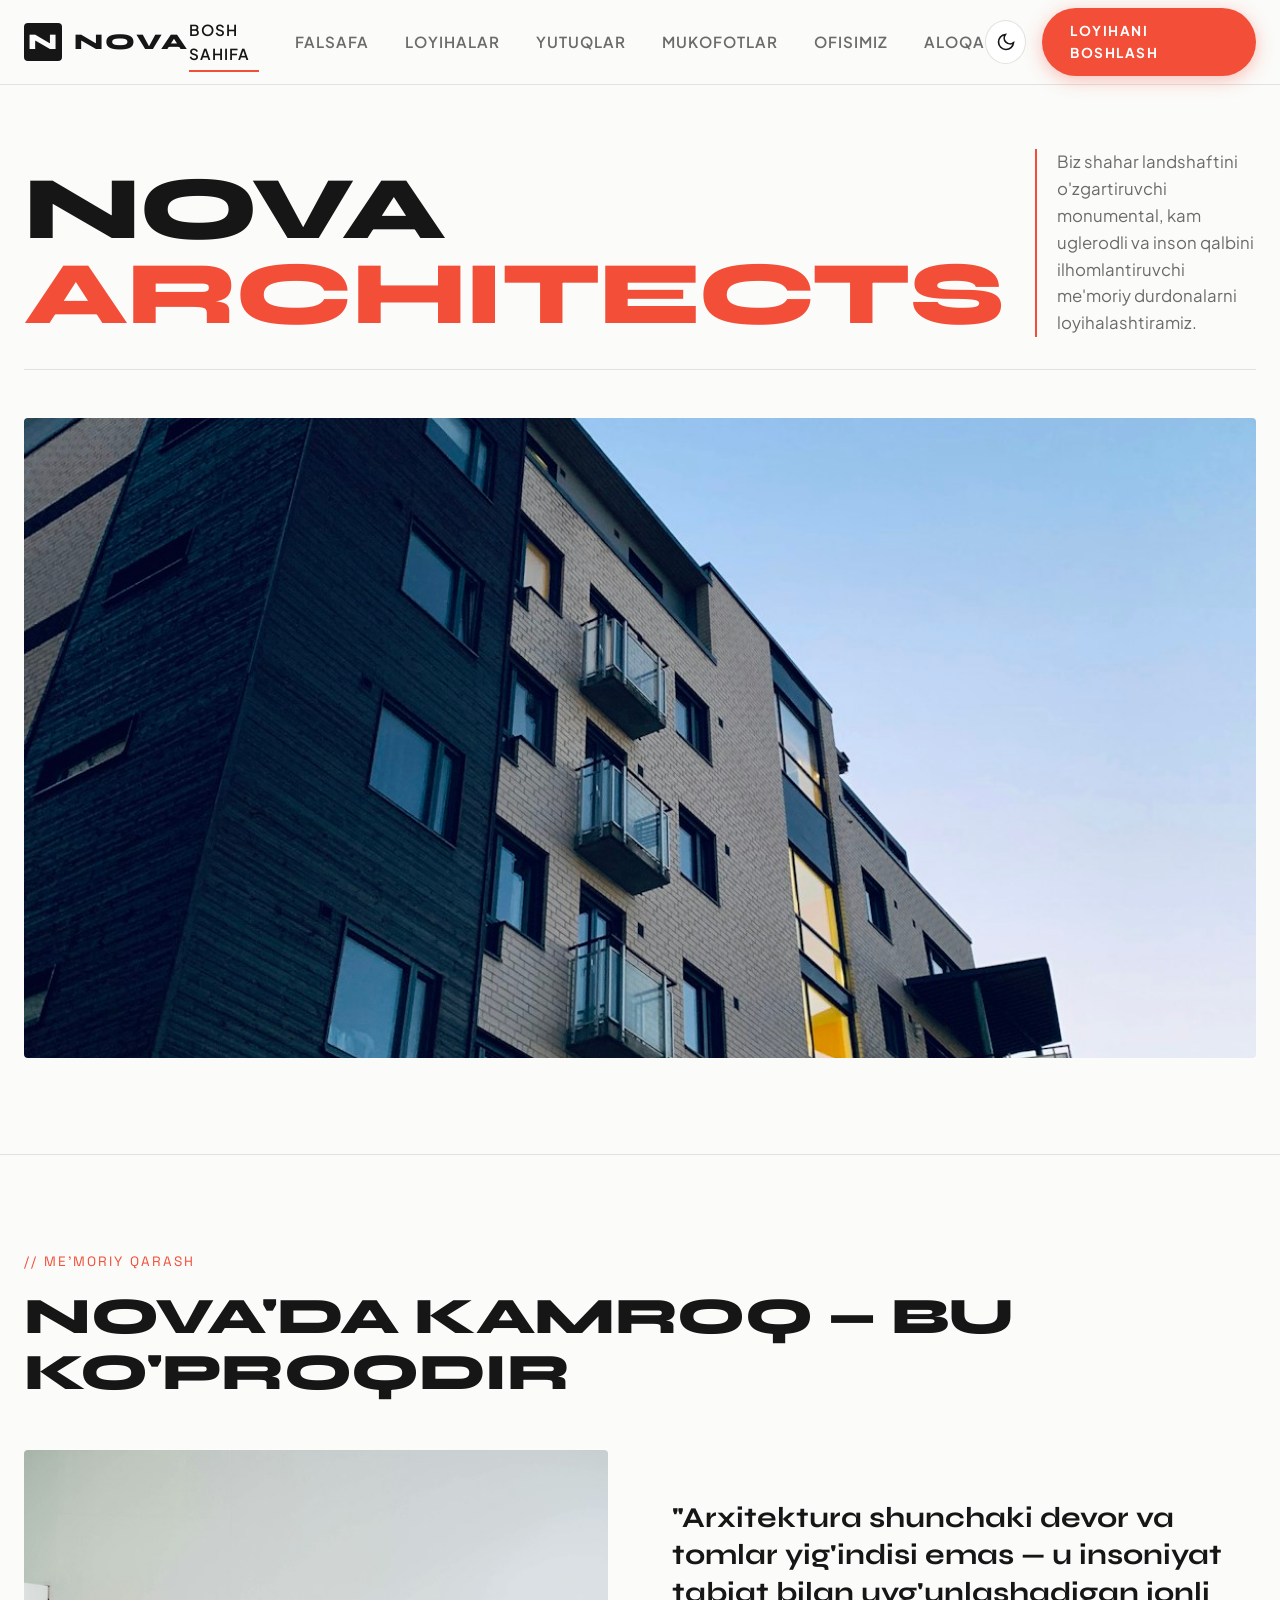
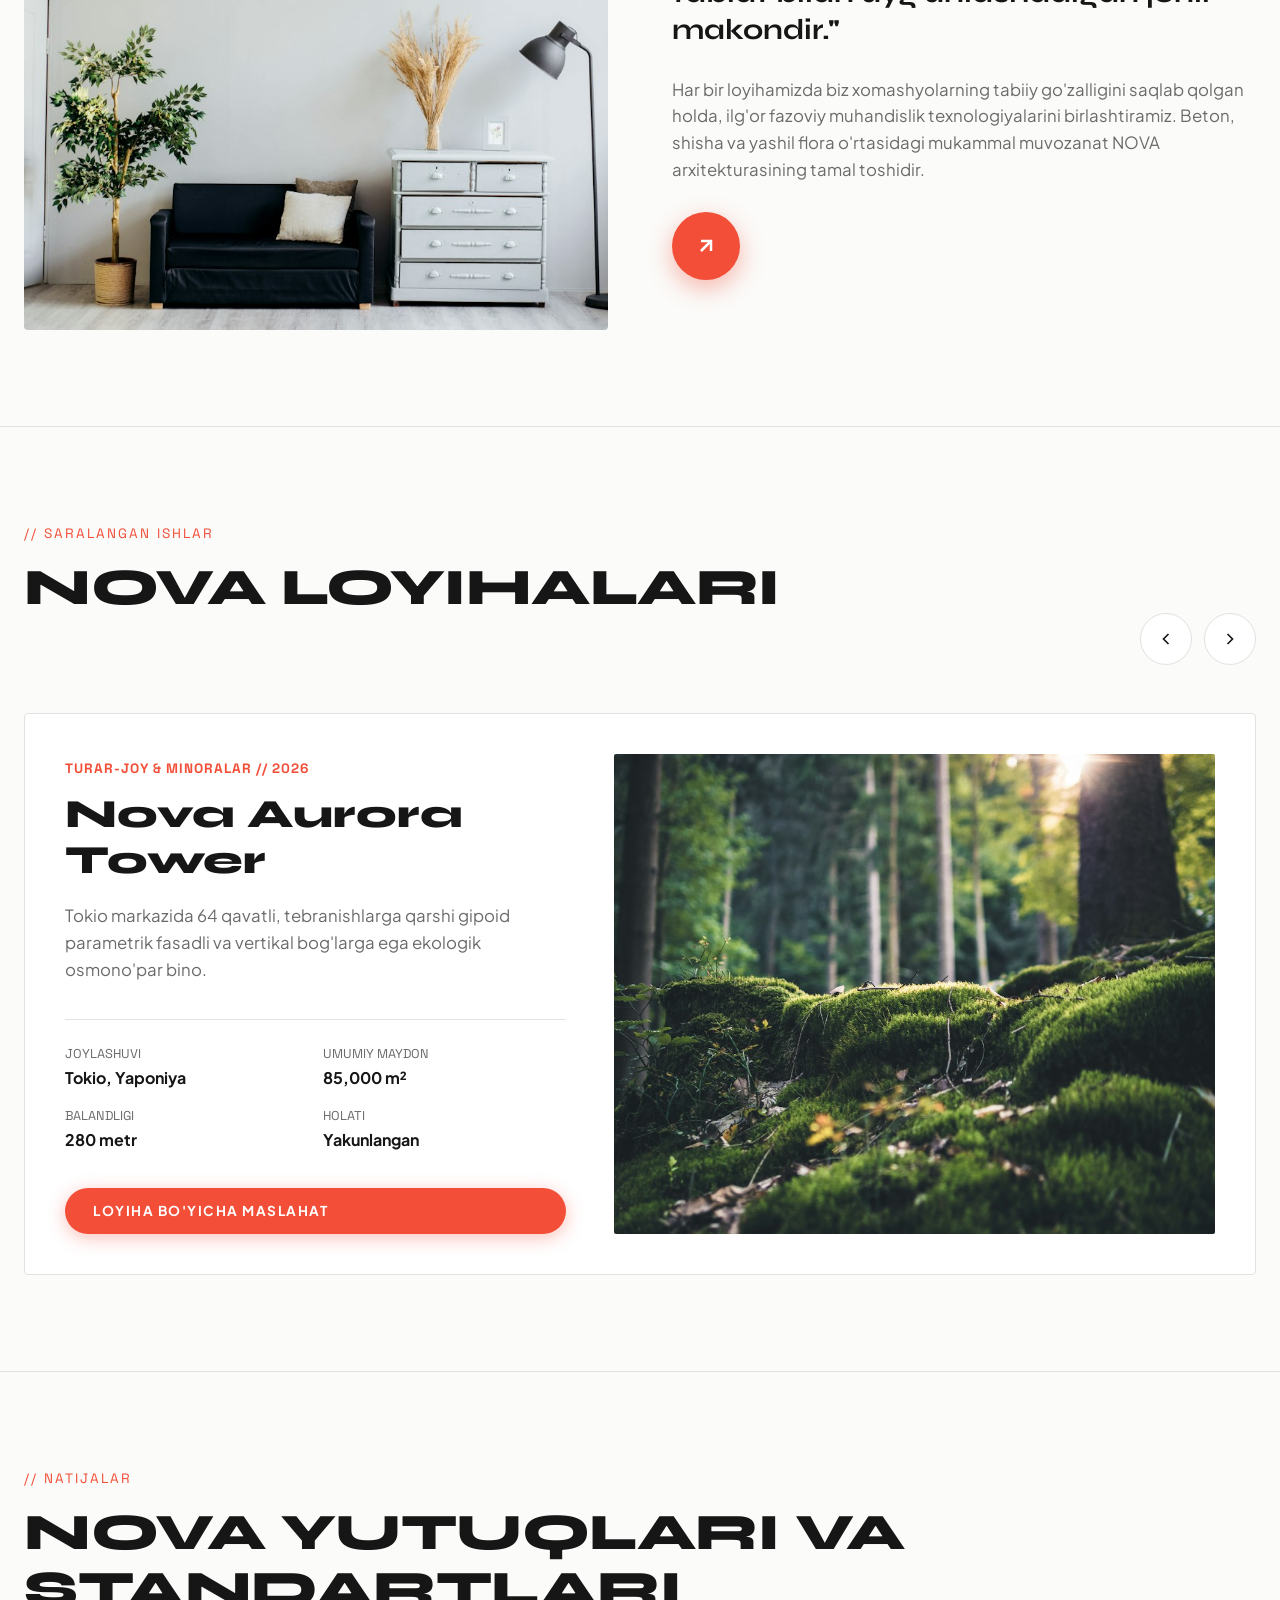
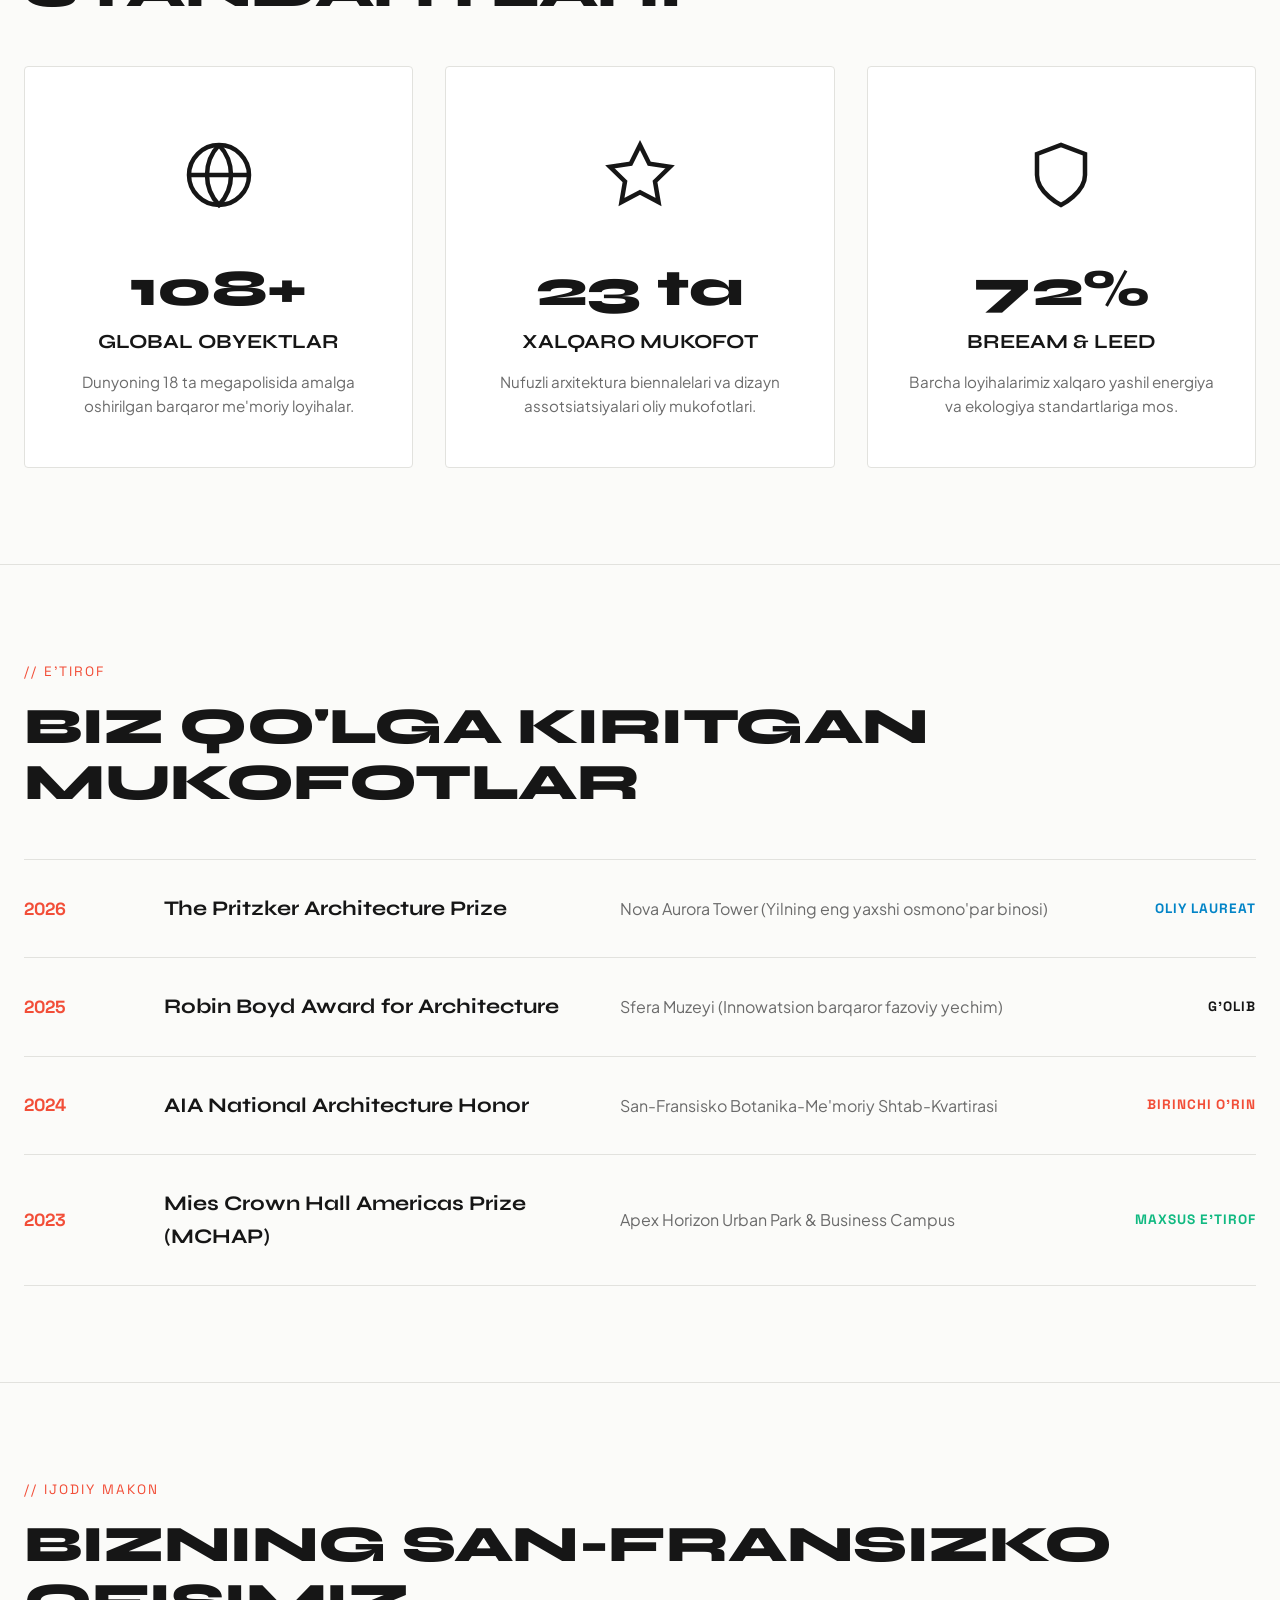
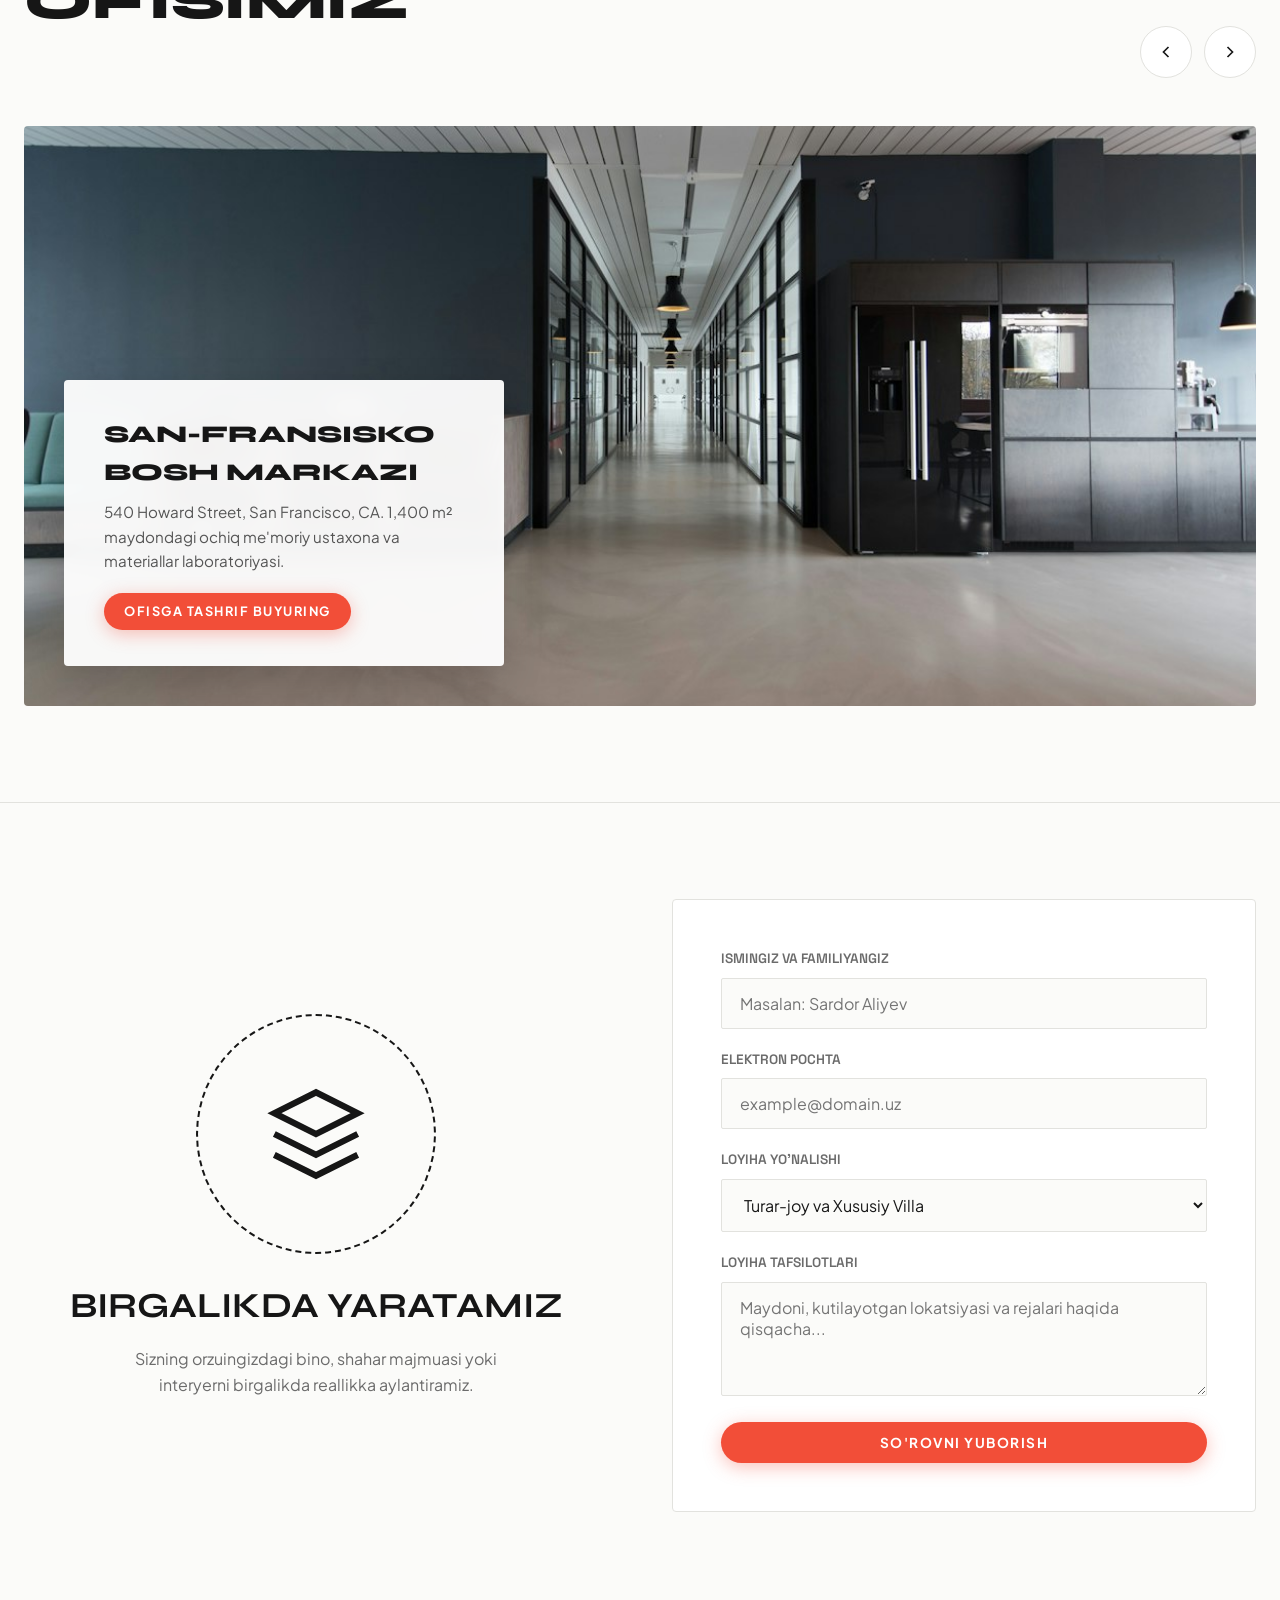
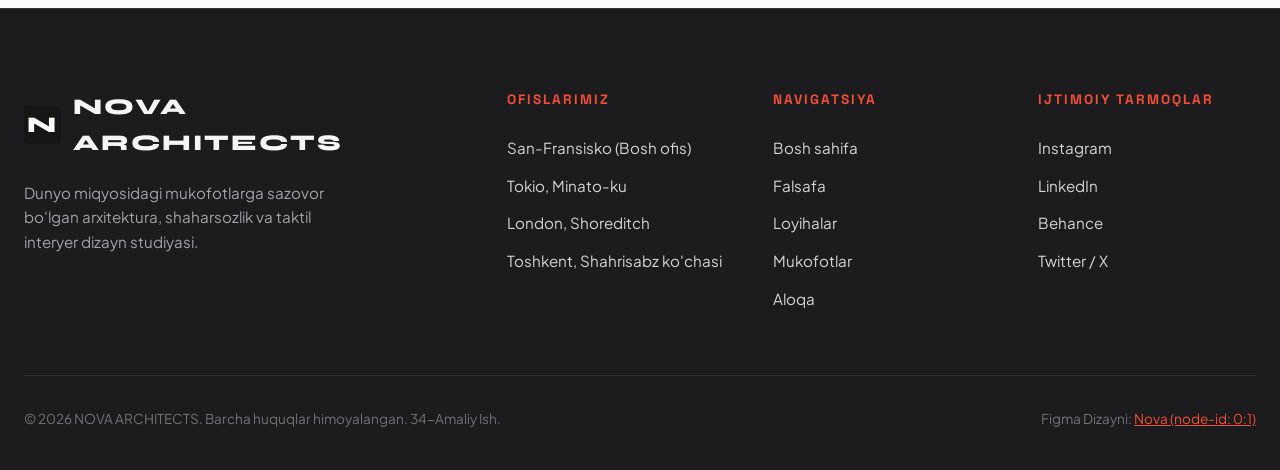
==== index.html @ 3ecf4b13 "feat: complete amaliy 34 Nova Architects platform from Figma design (node-id: 0:1)" ====
<!DOCTYPE html>
<html lang="uz" data-theme="light">
<head>
  <meta charset="UTF-8">
  <meta name="viewport" content="width=device-width, initial-scale=1.0">
  <title>NOVA ARCHITECTS — Me'morchilik va Shaharsozlik Studiyasi</title>
  <meta name="description" content="Xalqaro darajadagi me'morchilik, fazoviy rejalashtirish va barqaror shaharsozlik studiyasi — NOVA Architects (34-Amaliy Ish).">
  
  <link rel="preconnect" href="https://fonts.googleapis.com">
  <link rel="preconnect" href="https://fonts.gstatic.com" crossorigin>
  <link href="https://fonts.googleapis.com/css2?family=Plus+Jakarta+Sans:wght@400;500;600;700&family=Space+Grotesk:wght@500;700&family=Syne:wght@600;700;800&display=swap" rel="stylesheet">
  
  <link rel="stylesheet" href="css/styles.css">
  <link rel="icon" type="image/png" href="figma_preview.png">
</head>
<body>

  <!-- SAYT SARLAVHASI (HEADER) -->
  <header class="site-header">
    <div class="container header-inner">
      <a href="index.html" class="logo" aria-label="NOVA Architects Bosh Sahifasi">
        <div class="logo-icon">N</div>
        <span>NOVA</span>
      </a>

      <nav class="main-nav" aria-label="Asosiy menyu">
        <a href="#hero" class="nav-link active">Bosh sahifa</a>
        <a href="#philosophy" class="nav-link">Falsafa</a>
        <a href="#projects" class="nav-link">Loyihalar</a>
        <a href="#highlights" class="nav-link">Yutuqlar</a>
        <a href="#awards" class="nav-link">Mukofotlar</a>
        <a href="#office" class="nav-link">Ofisimiz</a>
        <a href="#contact" class="nav-link">Aloqa</a>
      </nav>

      <div class="header-actions">
        <button id="themeToggleBtn" class="theme-toggle" aria-label="Rejimni o'zgartirish">
          <svg width="20" height="20" viewBox="0 0 24 24" fill="none" stroke="currentColor" stroke-width="2"><path d="M21 12.79A9 9 0 1 1 11.21 3 7 7 0 0 0 21 12.79z"/></svg>
        </button>
        <a href="#contact" class="btn-cta">Loyihani boshlash</a>
        <button id="mobileMenuToggle" class="menu-toggle" aria-label="Mobil menyu">
          <svg width="24" height="24" viewBox="0 0 24 24" fill="none" stroke="currentColor" stroke-width="2"><line x1="3" y1="12" x2="21" y2="12"/><line x1="3" y1="6" x2="21" y2="6"/><line x1="3" y1="18" x2="21" y2="18"/></svg>
        </button>
      </div>
    </div>
  </header>

  <main>
    <!-- HERO BO'LIMI -->
    <section id="hero" class="hero-section">
      <div class="container">
        <div class="hero-header">
          <h1 class="hero-title">
            NOVA<br>
            <span>ARCHITECTS</span>
          </h1>
          <p class="hero-meta">
            Biz shahar landshaftini o'zgartiruvchi monumental, kam uglerodli va inson qalbini ilhomlantiruvchi me'moriy durdonalarni loyihalashtiramiz.
          </p>
        </div>

        <div class="hero-banner">
          <img src="assets/hero-tower.jpg" alt="NOVA zamonaviy minorasi me'moriy loyihasi" loading="eager">
        </div>
      </div>
    </section>

    <!-- FALSAFA BO'LIMI: LESS IS MORE -->
    <section id="philosophy" class="philosophy-section">
      <div class="container">
        <span class="section-label">// Me'moriy Qarash</span>
        <h2 class="section-heading">NOVA'DA KAMROQ — BU KO'PROQDIR</h2>
        
        <div class="philosophy-grid">
          <div class="philosophy-media">
            <img src="assets/greenhouse.jpg" alt="Shaffof bioklimatik me'moriy gumbaz">
          </div>
          <div class="philosophy-content">
            <p class="philosophy-quote">
              "Arxitektura shunchaki devor va tomlar yig'indisi emas — u insoniyat tabiat bilan uyg'unlashadigan jonli makondir."
            </p>
            <p class="philosophy-desc">
              Har bir loyihamizda biz xomashyolarning tabiiy go'zalligini saqlab qolgan holda, ilg'or fazoviy muhandislik texnologiyalarini birlashtiramiz. Beton, shisha va yashil flora o'rtasidagi mukammal muvozanat NOVA arxitekturasining tamal toshidir.
            </p>
            <a href="#projects" class="round-action-btn" aria-label="Loyihalarga o'tish">
              <svg width="24" height="24" viewBox="0 0 24 24" fill="none" stroke="currentColor" stroke-width="2.5"><line x1="7" y1="17" x2="17" y2="7"/><polyline points="7 7 17 7 17 17"/></svg>
            </a>
          </div>
        </div>
      </div>
    </section>

    <!-- LOYIHALAR VITRINASI (NOVA PROJECTS) -->
    <section id="projects" class="projects-section">
      <div class="container">
        <div class="section-top">
          <div>
            <span class="section-label">// Saralangan Ishlar</span>
            <h2 class="section-heading">NOVA LOYIHALARI</h2>
          </div>
          <div class="slider-controls">
            <button id="projectPrevBtn" class="slider-arrow" aria-label="Oldingi loyiha">
              <svg width="20" height="20" viewBox="0 0 24 24" fill="none" stroke="currentColor" stroke-width="2"><polyline points="15 18 9 12 15 6"/></svg>
            </button>
            <button id="projectNextBtn" class="slider-arrow" aria-label="Keyingi loyiha">
              <svg width="20" height="20" viewBox="0 0 24 24" fill="none" stroke="currentColor" stroke-width="2"><polyline points="9 18 15 12 9 6"/></svg>
            </button>
          </div>
        </div>

        <div class="project-card-featured">
          <div class="project-info">
            <div>
              <span id="projectTag" class="project-tag">Turar-joy & Minoralar // 2026</span>
              <h3 id="projectTitle" class="project-title">Nova Aurora Tower</h3>
              <p id="projectDesc" class="philosophy-desc">
                Tokio markazida 64 qavatli, tebranishlarga qarshi gipoid parametrik fasadli va vertikal bog'larga ega ekologik osmono'par bino.
              </p>
            </div>

            <ul class="project-meta-list">
              <li class="meta-item">
                <span>Joylashuvi</span>
                <strong id="projectLocation">Tokio, Yaponiya</strong>
              </li>
              <li class="meta-item">
                <span>Umumiy Maydon</span>
                <strong id="projectArea">85,000 m²</strong>
              </li>
              <li class="meta-item">
                <span>Balandligi</span>
                <strong id="projectHeight">280 metr</strong>
              </li>
              <li class="meta-item">
                <span>Holati</span>
                <strong id="projectStatus">Yakunlangan</strong>
              </li>
            </ul>

            <a href="#contact" class="btn-cta">Loyiha bo'yicha maslahat</a>
          </div>

          <div class="project-image">
            <img id="projectImage" src="assets/project-tower.jpg" alt="Nova Aurora Tower">
          </div>
        </div>
      </div>
    </section>

    <!-- YUTUQLAR & METRIKALAR (NOVA HIGHLIGHTS) -->
    <section id="highlights" class="highlights-section">
      <div class="container">
        <span class="section-label">// Natijalar</span>
        <h2 class="section-heading">NOVA YUTUQLARI VA STANDARTLARI</h2>

        <div class="highlights-grid">
          <div class="highlight-card">
            <div class="highlight-icon-wrap">
              <svg width="72" height="72" viewBox="0 0 24 24" fill="none" stroke="currentColor" stroke-width="1.5"><circle cx="12" cy="12" r="10"/><path d="M12 2a14.5 14.5 0 0 0 0 20 14.5 14.5 0 0 0 0-20"/><path d="M2 12h20"/></svg>
            </div>
            <div class="highlight-metric" data-target="150" data-suffix="+">150+</div>
            <h4 class="highlight-title">Global Obyektlar</h4>
            <p class="highlight-desc">Dunyoning 18 ta megapolisida amalga oshirilgan barqaror me'moriy loyihalar.</p>
          </div>

          <div class="highlight-card">
            <div class="highlight-icon-wrap">
              <svg width="72" height="72" viewBox="0 0 24 24" fill="none" stroke="currentColor" stroke-width="1.5"><polygon points="12 2 15.09 8.26 22 9.27 17 14.14 18.18 21.02 12 17.77 5.82 21.02 7 14.14 2 9.27 8.91 8.26 12 2"/></svg>
            </div>
            <div class="highlight-metric" data-target="32" data-suffix=" ta">32 ta</div>
            <h4 class="highlight-title">Xalqaro Mukofot</h4>
            <p class="highlight-desc">Nufuzli arxitektura biennalelari va dizayn assotsiatsiyalari oliy mukofotlari.</p>
          </div>

          <div class="highlight-card">
            <div class="highlight-icon-wrap">
              <svg width="72" height="72" viewBox="0 0 24 24" fill="none" stroke="currentColor" stroke-width="1.5"><path d="M12 22s8-4 8-10V5l-8-3-8 3v7c0 6 8 10 8 10z"/></svg>
            </div>
            <div class="highlight-metric" data-target="100" data-suffix="%">100%</div>
            <h4 class="highlight-title">BREEAM & LEED</h4>
            <p class="highlight-desc">Barcha loyihalarimiz xalqaro yashil energiya va ekologiya standartlariga mos.</p>
          </div>
        </div>
      </div>
    </section>

    <!-- ERISHILGAN MUKOFOTLAR (AWARDS WE WON) -->
    <section id="awards" class="awards-section">
      <div class="container">
        <span class="section-label">// E'tirof</span>
        <h2 class="section-heading">BIZ QO'LGA KIRITGAN MUKOFOTLAR</h2>

        <div class="awards-table">
          <div class="award-row">
            <div class="award-year">2026</div>
            <div class="award-name">The Pritzker Architecture Prize</div>
            <div class="award-project">Nova Aurora Tower (Yilning eng yaxshi osmono'par binosi)</div>
            <div class="award-badge" style="color: #0284c7;">Oliy Laureat</div>
          </div>

          <div class="award-row">
            <div class="award-year">2025</div>
            <div class="award-name">Robin Boyd Award for Architecture</div>
            <div class="award-project">Sfera Muzeyi (Innowatsion barqaror fazoviy yechim)</div>
            <div class="award-badge" style="color: #161616;">G'olib</div>
          </div>

          <div class="award-row">
            <div class="award-year">2024</div>
            <div class="award-name">AIA National Architecture Honor</div>
            <div class="award-project">San-Fransisko Botanika-Me'moriy Shtab-Kvartirasi</div>
            <div class="award-badge" style="color: var(--color-primary);">Birinchi O'rin</div>
          </div>

          <div class="award-row">
            <div class="award-year">2023</div>
            <div class="award-name">Mies Crown Hall Americas Prize (MCHAP)</div>
            <div class="award-project">Apex Horizon Urban Park & Business Campus</div>
            <div class="award-badge" style="color: #10b981;">Maxsus E'tirof</div>
          </div>
        </div>
      </div>
    </section>

    <!-- OFISIMIZ (OUR SAN FRANCISCO OFFICE) -->
    <section id="office" class="office-section">
      <div class="container">
        <div class="section-top">
          <div>
            <span class="section-label">// Ijodiy Makon</span>
            <h2 class="section-heading">BIZNING SAN-FRANSIZKO OFISIMIZ</h2>
          </div>
          <div class="slider-controls">
            <button id="officePrevBtn" class="slider-arrow" aria-label="Oldingi rasm">
              <svg width="20" height="20" viewBox="0 0 24 24" fill="none" stroke="currentColor" stroke-width="2"><polyline points="15 18 9 12 15 6"/></svg>
            </button>
            <button id="officeNextBtn" class="slider-arrow" aria-label="Keyingi rasm">
              <svg width="20" height="20" viewBox="0 0 24 24" fill="none" stroke="currentColor" stroke-width="2"><polyline points="9 18 15 12 9 6"/></svg>
            </button>
          </div>
        </div>

        <div class="office-banner">
          <img id="officeImg" src="assets/office-interior.jpg" alt="NOVA Architects San-Fransisko Ofis Interyeri">
          <div class="office-card-overlay">
            <h4>San-Fransisko Bosh Markazi</h4>
            <p>540 Howard Street, San Francisco, CA. 1,400 m² maydondagi ochiq me'moriy ustaxona va materiallar laboratoriyasi.</p>
            <a href="#contact" class="btn-cta" style="padding: 8px 20px; font-size: 0.8rem;">Ofisga tashrif buyuring</a>
          </div>
        </div>
      </div>
    </section>

    <!-- ALOQA VA LOYIHA BOSHLASH (LET'S CREATE SOMETHING TOGETHER) -->
    <section id="contact" class="cta-section">
      <div class="container">
        <div class="cta-grid">
          <div class="cta-emblem-wrap">
            <div class="emblem-circle">
              <svg width="100" height="100" viewBox="0 0 24 24" fill="none" stroke="currentColor" stroke-width="1.5"><polygon points="12 2 2 7 12 12 22 7 12 2"/><polyline points="2 17 12 22 22 17"/><polyline points="2 12 12 17 22 12"/></svg>
            </div>
            <h3 style="font-family: var(--font-heading); font-size: 2.2rem; text-transform: uppercase; margin-bottom: 12px;">BIRGALIKDA YARATAMIZ</h3>
            <p style="color: var(--color-text-muted); max-width: 380px;">
              Sizning orzuingizdagi bino, shahar majmuasi yoki interyerni birgalikda reallikka aylantiramiz.
            </p>
          </div>

          <div class="contact-card">
            <form id="novaContactForm" class="contact-form">
              <div class="form-group">
                <label for="cName">Ismingiz va Familiyangiz</label>
                <input type="text" id="cName" name="name" placeholder="Masalan: Sardor Aliyev" required>
              </div>

              <div class="form-group">
                <label for="cEmail">Elektron Pochta</label>
                <input type="email" id="cEmail" name="email" placeholder="example@domain.uz" required>
              </div>

              <div class="form-group">
                <label for="cType">Loyiha Yo'nalishi</label>
                <select id="cType" name="type">
                  <option value="residential">Turar-joy va Xususiy Villa</option>
                  <option value="commercial">Biznes Markaz & Osmono'par bino</option>
                  <option value="public">Madaniy yoki Jamoat Fazosi</option>
                  <option value="interior">Eksklyuziv Interyer Arxitekturasi</option>
                </select>
              </div>

              <div class="form-group">
                <label for="cMessage">Loyiha Tafsilotlari</label>
                <textarea id="cMessage" name="message" rows="4" placeholder="Maydoni, kutilayotgan lokatsiyasi va rejalari haqida qisqacha..." required></textarea>
              </div>

              <button type="submit" class="btn-cta" style="width: 100%; justify-content: center;">So'rovni Yuborish</button>
            </form>
          </div>
        </div>
      </div>
    </section>
  </main>

  <!-- SAYT FUTERI (FOOTER) -->
  <footer class="site-footer">
    <div class="container">
      <div class="footer-grid">
        <div class="footer-brand">
          <div class="logo" style="margin-bottom: 20px;">
            <div class="logo-icon">N</div>
            <span>NOVA ARCHITECTS</span>
          </div>
          <p>
            Dunyo miqyosidagi mukofotlarga sazovor bo'lgan arxitektura, shaharsozlik va taktil interyer dizayn studiyasi.
          </p>
        </div>

        <div class="footer-col">
          <h5>Ofislarimiz</h5>
          <ul class="footer-links">
            <li><a href="#office">San-Fransisko (Bosh ofis)</a></li>
            <li><a href="#office">Tokio, Minato-ku</a></li>
            <li><a href="#office">London, Shoreditch</a></li>
            <li><a href="#office">Toshkent, Shahrisabz ko'chasi</a></li>
          </ul>
        </div>

        <div class="footer-col">
          <h5>Navigatsiya</h5>
          <ul class="footer-links">
            <li><a href="#hero">Bosh sahifa</a></li>
            <li><a href="#philosophy">Falsafa</a></li>
            <li><a href="#projects">Loyihalar</a></li>
            <li><a href="#awards">Mukofotlar</a></li>
            <li><a href="#contact">Aloqa</a></li>
          </ul>
        </div>

        <div class="footer-col">
          <h5>Ijtimoiy Tarmoqlar</h5>
          <ul class="footer-links">
            <li><a href="https://instagram.com" target="_blank" rel="noopener">Instagram</a></li>
            <li><a href="https://linkedin.com" target="_blank" rel="noopener">LinkedIn</a></li>
            <li><a href="https://behance.net" target="_blank" rel="noopener">Behance</a></li>
            <li><a href="https://twitter.com" target="_blank" rel="noopener">Twitter / X</a></li>
          </ul>
        </div>
      </div>

      <div class="footer-bottom">
        <div>© 2026 NOVA ARCHITECTS. Barcha huquqlar himoyalangan. 34-Amaliy Ish.</div>
        <div>Figma Dizayni: <a href="https://www.figma.com/file/L2f6Ex8oLNYwqS5R7IY9C2/Nova?node-id=0:1" target="_blank" rel="noopener" style="color: var(--color-primary); text-decoration: underline;">Nova (node-id: 0:1)</a></div>
      </div>
    </div>
  </footer>

  <script src="js/main.js"></script>
</body>
</html>
---- css/styles.css ----
/* ==========================================================================
   NOVA ARCHITECTS — 34-Amaliy Ish — Stylesheet
   Figma Design System: Editorial, High-Impact Architecture Studio
   ========================================================================== */

:root {
  --color-bg: #fbfbf9;
  --color-surface: #ffffff;
  --color-text: #161616;
  --color-text-muted: #6b6b6b;
  --color-border: #e2e2de;
  --color-border-dark: #161616;
  --color-primary: #f24e38; /* Signature coral-red */
  --color-primary-hover: #d83d29;
  --color-dark-bg: #1c1c1e;
  --color-dark-surface: #27272a;
  
  --font-heading: 'Syne', -apple-system, BlinkMacSystemFont, "Segoe UI", Roboto, sans-serif;
  --font-body: 'Plus Jakarta Sans', -apple-system, BlinkMacSystemFont, sans-serif;
  --font-mono: 'Space Grotesk', monospace;
  
  --container-max: 1320px;
  --section-pad: 96px;
  --transition: all 0.3s cubic-bezier(0.16, 1, 0.3, 1);
}

[data-theme="dark"] {
  --color-bg: #121214;
  --color-surface: #1a1a1d;
  --color-text: #f5f5f5;
  --color-text-muted: #a1a1aa;
  --color-border: #2e2e33;
  --color-border-dark: #f5f5f5;
}

*, *::before, *::after {
  box-sizing: border-box;
  margin: 0;
  padding: 0;
}

html {
  scroll-behavior: smooth;
  font-size: 16px;
}

body {
  background-color: var(--color-bg);
  color: var(--color-text);
  font-family: var(--font-body);
  line-height: 1.6;
  overflow-x: hidden;
  transition: background-color 0.3s ease, color 0.3s ease;
}

a {
  color: inherit;
  text-decoration: none;
  transition: var(--transition);
}

img {
  max-width: 100%;
  height: auto;
  display: block;
}

button, input, textarea, select {
  font-family: inherit;
  font-size: inherit;
}

.container {
  width: 100%;
  max-width: var(--container-max);
  margin: 0 auto;
  padding: 0 24px;
}

/* ==========================================================================
   HEADER & NAVIGATION
   ========================================================================== */
.site-header {
  position: sticky;
  top: 0;
  z-index: 100;
  background-color: rgba(251, 251, 249, 0.94);
  backdrop-filter: blur(12px);
  border-bottom: 1px solid var(--color-border);
  transition: var(--transition);
}

[data-theme="dark"] .site-header {
  background-color: rgba(18, 18, 20, 0.94);
}

.header-inner {
  display: flex;
  align-items: center;
  justify-content: space-between;
  height: 84px;
}

.logo {
  display: flex;
  align-items: center;
  gap: 12px;
  font-family: var(--font-heading);
  font-weight: 800;
  font-size: 1.4rem;
  letter-spacing: 2px;
  text-transform: uppercase;
}

.logo-icon {
  width: 38px;
  height: 38px;
  background-color: var(--color-text);
  color: var(--color-bg);
  display: flex;
  align-items: center;
  justify-content: center;
  font-weight: 900;
  border-radius: 4px;
}

.main-nav {
  display: flex;
  align-items: center;
  gap: 36px;
}

.nav-link {
  font-size: 0.95rem;
  font-weight: 600;
  text-transform: uppercase;
  letter-spacing: 1px;
  color: var(--color-text-muted);
  position: relative;
  padding: 6px 0;
}

.nav-link:hover,
.nav-link.active {
  color: var(--color-text);
}

.nav-link.active::after {
  content: '';
  position: absolute;
  bottom: 0;
  left: 0;
  width: 100%;
  height: 2px;
  background-color: var(--color-primary);
}

.header-actions {
  display: flex;
  align-items: center;
  gap: 16px;
}

.theme-toggle {
  width: 44px;
  height: 44px;
  border-radius: 50%;
  border: 1px solid var(--color-border);
  background: var(--color-surface);
  color: var(--color-text);
  cursor: pointer;
  display: flex;
  align-items: center;
  justify-content: center;
  transition: var(--transition);
}

.theme-toggle:hover {
  border-color: var(--color-text);
  transform: rotate(20deg);
}

.btn-cta {
  display: inline-flex;
  align-items: center;
  gap: 8px;
  padding: 12px 28px;
  background-color: var(--color-primary);
  color: #ffffff;
  font-weight: 700;
  text-transform: uppercase;
  font-size: 0.85rem;
  letter-spacing: 1.5px;
  border-radius: 40px;
  border: none;
  cursor: pointer;
  box-shadow: 0 4px 18px rgba(242, 78, 56, 0.35);
  transition: var(--transition);
}

.btn-cta:hover {
  background-color: var(--color-primary-hover);
  transform: translateY(-2px);
  box-shadow: 0 6px 24px rgba(242, 78, 56, 0.45);
}

.menu-toggle {
  display: none;
  background: none;
  border: none;
  color: var(--color-text);
  cursor: pointer;
  padding: 8px;
}

/* ==========================================================================
   HERO SECTION
   ========================================================================== */
.hero-section {
  padding: 64px 0 96px;
  border-bottom: 1px solid var(--color-border);
}

.hero-header {
  border-bottom: 1px solid var(--color-border);
  padding-bottom: 32px;
  margin-bottom: 48px;
  display: grid;
  grid-template-columns: 2fr 1fr;
  align-items: end;
  gap: 32px;
}

.hero-title {
  font-family: var(--font-heading);
  font-size: clamp(3rem, 7vw, 6.5rem);
  line-height: 0.95;
  font-weight: 800;
  text-transform: uppercase;
  letter-spacing: -1.5px;
}

.hero-title span {
  display: block;
  color: var(--color-primary);
}

.hero-meta {
  font-size: 1.05rem;
  color: var(--color-text-muted);
  max-width: 380px;
  border-left: 2px solid var(--color-primary);
  padding-left: 20px;
}

.hero-banner {
  width: 100%;
  height: 640px;
  position: relative;
  overflow: hidden;
  border-radius: 4px;
}

.hero-banner img {
  width: 100%;
  height: 100%;
  object-fit: cover;
  object-position: center;
  transition: transform 0.8s ease;
}

.hero-banner:hover img {
  transform: scale(1.03);
}

/* ==========================================================================
   PHILOSOPHY: LESS IS MORE AT NOVA
   ========================================================================== */
.philosophy-section {
  padding: var(--section-pad) 0;
  border-bottom: 1px solid var(--color-border);
}

.section-label {
  font-family: var(--font-mono);
  font-size: 0.85rem;
  text-transform: uppercase;
  letter-spacing: 2px;
  color: var(--color-primary);
  margin-bottom: 16px;
  display: block;
}

.section-heading {
  font-family: var(--font-heading);
  font-size: clamp(2rem, 4vw, 3.5rem);
  text-transform: uppercase;
  font-weight: 800;
  letter-spacing: -0.5px;
  line-height: 1.1;
  margin-bottom: 48px;
}

.philosophy-grid {
  display: grid;
  grid-template-columns: 1fr 1fr;
  gap: 64px;
  align-items: center;
}

.philosophy-media {
  position: relative;
  border-radius: 4px;
  overflow: hidden;
  height: 480px;
}

.philosophy-media img {
  width: 100%;
  height: 100%;
  object-fit: cover;
}

.philosophy-content {
  display: flex;
  flex-direction: column;
  gap: 28px;
}

.philosophy-quote {
  font-family: var(--font-heading);
  font-size: 1.8rem;
  font-weight: 700;
  line-height: 1.3;
}

.philosophy-desc {
  font-size: 1.05rem;
  color: var(--color-text-muted);
}

.round-action-btn {
  width: 68px;
  height: 68px;
  border-radius: 50%;
  background-color: var(--color-primary);
  color: #ffffff;
  display: inline-flex;
  align-items: center;
  justify-content: center;
  border: none;
  cursor: pointer;
  transition: var(--transition);
  box-shadow: 0 8px 24px rgba(242, 78, 56, 0.4);
}

.round-action-btn:hover {
  transform: scale(1.1) rotate(45deg);
  background-color: var(--color-primary-hover);
}

/* ==========================================================================
   NOVA PROJECTS (SHOWCASE & SLIDER)
   ========================================================================== */
.projects-section {
  padding: var(--section-pad) 0;
  border-bottom: 1px solid var(--color-border);
}

.section-top {
  display: flex;
  align-items: flex-end;
  justify-content: space-between;
  margin-bottom: 48px;
}

.slider-controls {
  display: flex;
  gap: 12px;
}

.slider-arrow {
  width: 52px;
  height: 52px;
  border-radius: 50%;
  border: 1px solid var(--color-border);
  background: var(--color-surface);
  color: var(--color-text);
  cursor: pointer;
  display: flex;
  align-items: center;
  justify-content: center;
  transition: var(--transition);
}

.slider-arrow:hover {
  border-color: var(--color-text);
  background: var(--color-text);
  color: var(--color-bg);
}

.project-card-featured {
  display: grid;
  grid-template-columns: 1fr 1.2fr;
  gap: 48px;
  background: var(--color-surface);
  border: 1px solid var(--color-border);
  padding: 40px;
  border-radius: 4px;
}

.project-info {
  display: flex;
  flex-direction: column;
  justify-content: space-between;
}

.project-tag {
  font-family: var(--font-mono);
  font-size: 0.85rem;
  text-transform: uppercase;
  color: var(--color-primary);
  font-weight: 700;
  letter-spacing: 1px;
}

.project-title {
  font-family: var(--font-heading);
  font-size: 2.5rem;
  font-weight: 800;
  margin: 12px 0 20px;
  line-height: 1.15;
}

.project-meta-list {
  list-style: none;
  border-top: 1px solid var(--color-border);
  margin: 24px 0;
  padding-top: 24px;
  display: grid;
  grid-template-columns: 1fr 1fr;
  gap: 16px;
}

.meta-item span {
  display: block;
  font-size: 0.8rem;
  text-transform: uppercase;
  color: var(--color-text-muted);
  font-family: var(--font-mono);
}

.meta-item strong {
  font-size: 1rem;
  font-weight: 700;
}

.project-image {
  height: 480px;
  overflow: hidden;
  border-radius: 2px;
}

.project-image img {
  width: 100%;
  height: 100%;
  object-fit: cover;
  transition: transform 0.6s ease;
}

.project-card-featured:hover .project-image img {
  transform: scale(1.04);
}

/* ==========================================================================
   NOVA HIGHLIGHTS (GEOMETRIC DIAGRAMS & STATS)
   ========================================================================== */
.highlights-section {
  padding: var(--section-pad) 0;
  border-bottom: 1px solid var(--color-border);
}

.highlights-grid {
  display: grid;
  grid-template-columns: repeat(3, 1fr);
  gap: 32px;
}

.highlight-card {
  border: 1px solid var(--color-border);
  background: var(--color-surface);
  padding: 48px 36px;
  border-radius: 4px;
  text-align: center;
  display: flex;
  flex-direction: column;
  align-items: center;
  transition: var(--transition);
}

.highlight-card:hover {
  border-color: var(--color-primary);
  transform: translateY(-6px);
  box-shadow: 0 16px 36px rgba(0, 0, 0, 0.05);
}

.highlight-icon-wrap {
  width: 120px;
  height: 120px;
  margin-bottom: 28px;
  display: flex;
  align-items: center;
  justify-content: center;
}

.highlight-metric {
  font-family: var(--font-heading);
  font-size: 3.2rem;
  font-weight: 800;
  line-height: 1;
  color: var(--color-text);
  margin-bottom: 12px;
}

.highlight-title {
  font-family: var(--font-heading);
  font-size: 1.25rem;
  font-weight: 700;
  text-transform: uppercase;
  margin-bottom: 12px;
}

.highlight-desc {
  font-size: 0.95rem;
  color: var(--color-text-muted);
}

/* ==========================================================================
   AWARDS WE WON
   ========================================================================== */
.awards-section {
  padding: var(--section-pad) 0;
  border-bottom: 1px solid var(--color-border);
}

.awards-table {
  width: 100%;
  border-top: 1px solid var(--color-border);
}

.award-row {
  display: grid;
  grid-template-columns: 140px 1fr 1fr 180px;
  align-items: center;
  padding: 32px 0;
  border-bottom: 1px solid var(--color-border);
  transition: var(--transition);
}

.award-row:hover {
  padding-left: 16px;
  padding-right: 16px;
  background-color: var(--color-surface);
}

.award-year {
  font-family: var(--font-mono);
  font-size: 1.1rem;
  font-weight: 700;
  color: var(--color-primary);
}

.award-name {
  font-family: var(--font-heading);
  font-size: 1.3rem;
  font-weight: 700;
}

.award-project {
  font-size: 1rem;
  color: var(--color-text-muted);
}

.award-badge {
  font-family: var(--font-mono);
  font-size: 0.85rem;
  text-transform: uppercase;
  font-weight: 700;
  text-align: right;
  letter-spacing: 1px;
}

/* ==========================================================================
   OUR SAN FRANCISCO OFFICE
   ========================================================================== */
.office-section {
  padding: var(--section-pad) 0;
  border-bottom: 1px solid var(--color-border);
}

.office-banner {
  position: relative;
  height: 580px;
  border-radius: 4px;
  overflow: hidden;
  margin-top: 36px;
}

.office-banner img {
  width: 100%;
  height: 100%;
  object-fit: cover;
}

.office-card-overlay {
  position: absolute;
  bottom: 40px;
  left: 40px;
  background: rgba(255, 255, 255, 0.95);
  color: #161616;
  padding: 36px 40px;
  max-width: 440px;
  border-radius: 4px;
  backdrop-filter: blur(10px);
  box-shadow: 0 16px 40px rgba(0,0,0,0.15);
}

.office-card-overlay h4 {
  font-family: var(--font-heading);
  font-size: 1.5rem;
  font-weight: 800;
  text-transform: uppercase;
  margin-bottom: 8px;
}

.office-card-overlay p {
  color: #555555;
  font-size: 0.95rem;
  margin-bottom: 20px;
}

/* ==========================================================================
   LET'S CREATE SOMETHING TOGETHER (CTA & FORM)
   ========================================================================== */
.cta-section {
  padding: var(--section-pad) 0;
}

.cta-grid {
  display: grid;
  grid-template-columns: 1fr 1fr;
  gap: 64px;
  align-items: center;
}

.cta-emblem-wrap {
  display: flex;
  flex-direction: column;
  align-items: center;
  justify-content: center;
  text-align: center;
}

.emblem-circle {
  width: 240px;
  height: 240px;
  border-radius: 50%;
  border: 2px dashed var(--color-border-dark);
  display: flex;
  align-items: center;
  justify-content: center;
  position: relative;
  margin-bottom: 24px;
  animation: rotateSlow 40s linear infinite;
}

@keyframes rotateSlow {
  from { transform: rotate(0deg); }
  to { transform: rotate(360deg); }
}

.contact-card {
  background: var(--color-surface);
  border: 1px solid var(--color-border);
  padding: 48px;
  border-radius: 4px;
}

.contact-form {
  display: flex;
  flex-direction: column;
  gap: 20px;
}

.form-group label {
  display: block;
  font-family: var(--font-mono);
  font-size: 0.85rem;
  text-transform: uppercase;
  font-weight: 600;
  margin-bottom: 8px;
  color: var(--color-text-muted);
}

.form-group input,
.form-group select,
.form-group textarea {
  width: 100%;
  padding: 14px 18px;
  background-color: var(--color-bg);
  border: 1px solid var(--color-border);
  color: var(--color-text);
  border-radius: 2px;
  outline: none;
  transition: var(--transition);
}

.form-group input:focus,
.form-group select:focus,
.form-group textarea:focus {
  border-color: var(--color-primary);
  background-color: var(--color-surface);
}

/* ==========================================================================
   FOOTER
   ========================================================================== */
.site-footer {
  background-color: var(--color-dark-bg);
  color: #f5f5f5;
  padding: 80px 0 40px;
  border-top: 1px solid #333333;
}

.footer-grid {
  display: grid;
  grid-template-columns: 2fr 1fr 1fr 1fr;
  gap: 48px;
  margin-bottom: 64px;
}

.footer-brand h3 {
  font-family: var(--font-heading);
  font-size: 1.8rem;
  font-weight: 800;
  text-transform: uppercase;
  letter-spacing: 2px;
  margin-bottom: 16px;
}

.footer-brand p {
  color: #a1a1aa;
  max-width: 320px;
  font-size: 0.95rem;
}

.footer-col h5 {
  font-family: var(--font-mono);
  font-size: 0.85rem;
  text-transform: uppercase;
  letter-spacing: 2px;
  color: var(--color-primary);
  margin-bottom: 24px;
}

.footer-links {
  list-style: none;
  display: flex;
  flex-direction: column;
  gap: 12px;
}

.footer-links a {
  color: #d4d4d8;
  font-size: 0.95rem;
}

.footer-links a:hover {
  color: #ffffff;
  padding-left: 6px;
}

.footer-bottom {
  display: flex;
  align-items: center;
  justify-content: space-between;
  border-top: 1px solid #2e2e33;
  padding-top: 32px;
  color: #71717a;
  font-size: 0.85rem;
}

/* ==========================================================================
   RESPONSIVE
   ========================================================================== */
@media (max-width: 1024px) {
  .hero-header {
    grid-template-columns: 1fr;
  }
  .philosophy-grid,
  .project-card-featured,
  .cta-grid {
    grid-template-columns: 1fr;
  }
  .highlights-grid {
    grid-template-columns: 1fr;
  }
  .footer-grid {
    grid-template-columns: 1fr 1fr;
  }
}

@media (max-width: 768px) {
  .main-nav {
    display: none;
  }
  .menu-toggle {
    display: block;
  }
  .hero-banner {
    height: 380px;
  }
  .award-row {
    grid-template-columns: 1fr;
    gap: 8px;
  }
  .award-badge {
    text-align: left;
  }
  .footer-grid {
    grid-template-columns: 1fr;
  }
  .footer-bottom {
    flex-direction: column;
    gap: 16px;
    text-align: center;
  }
}
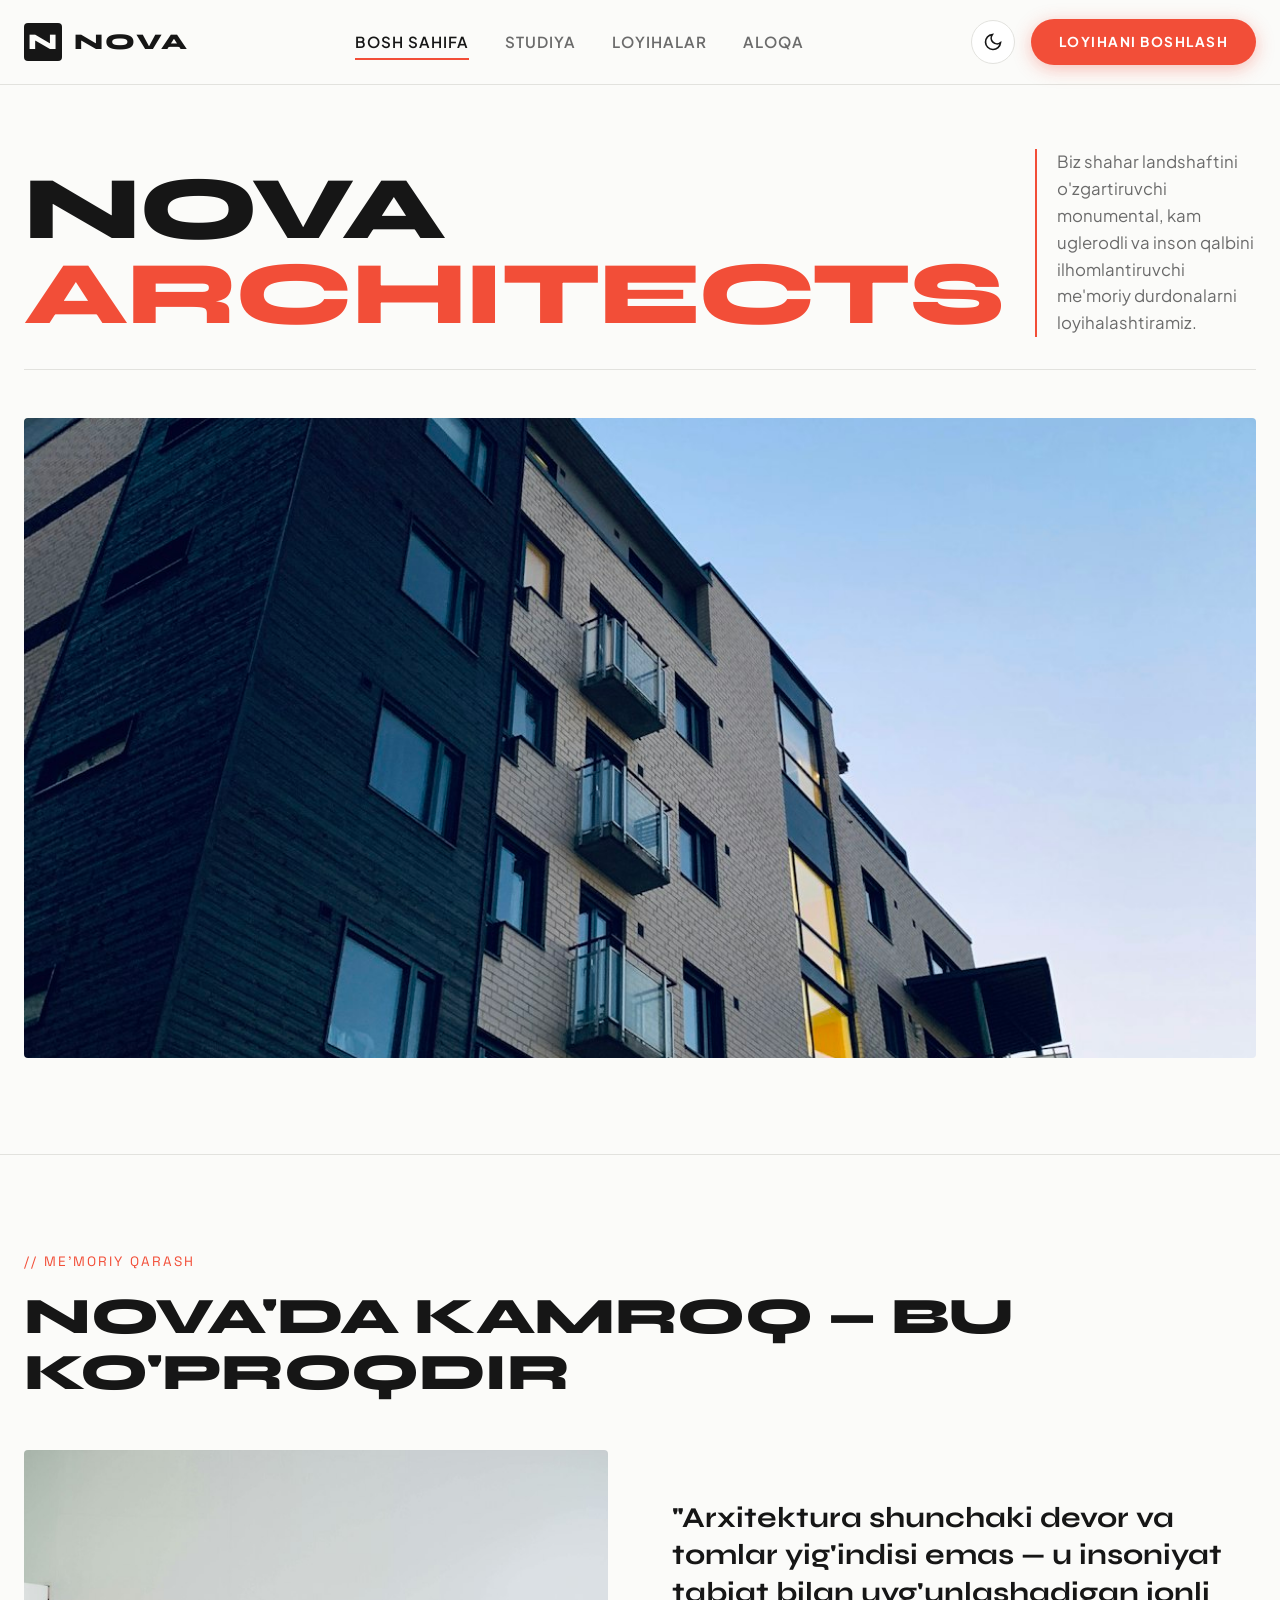
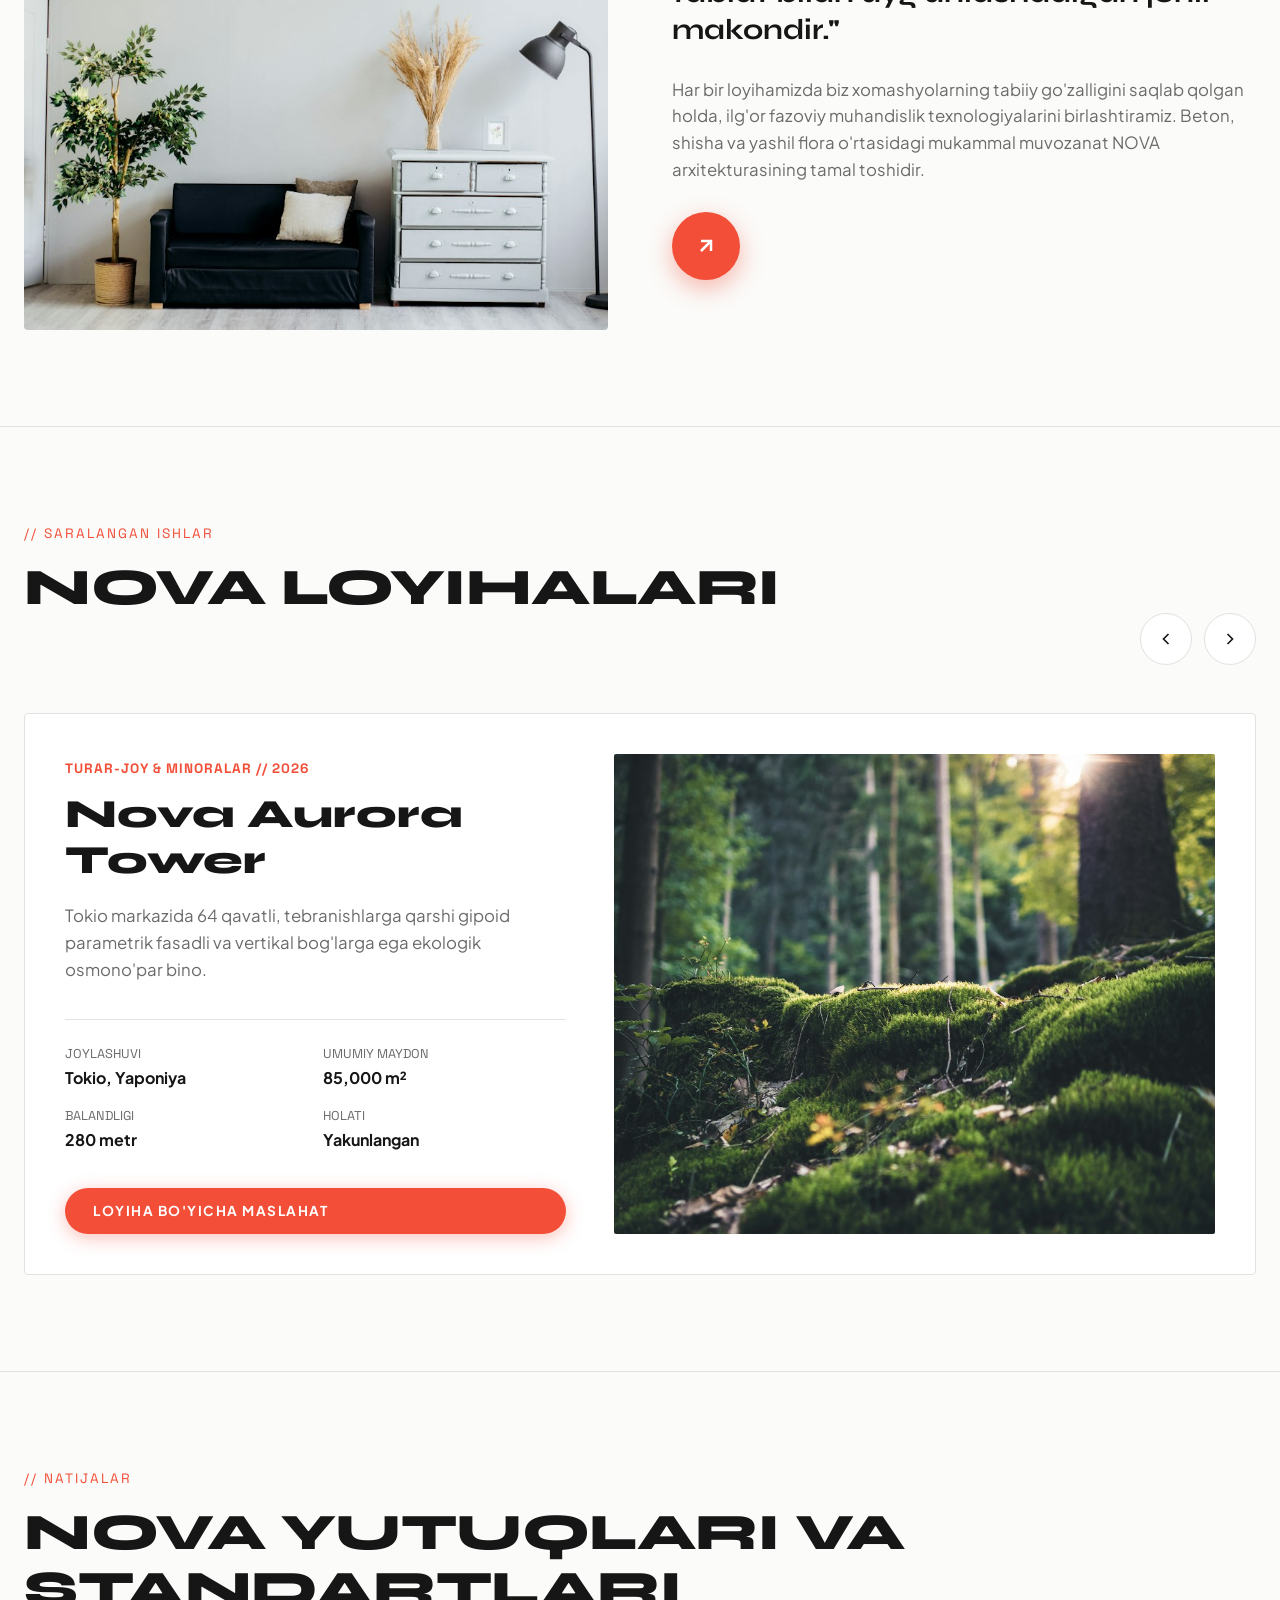
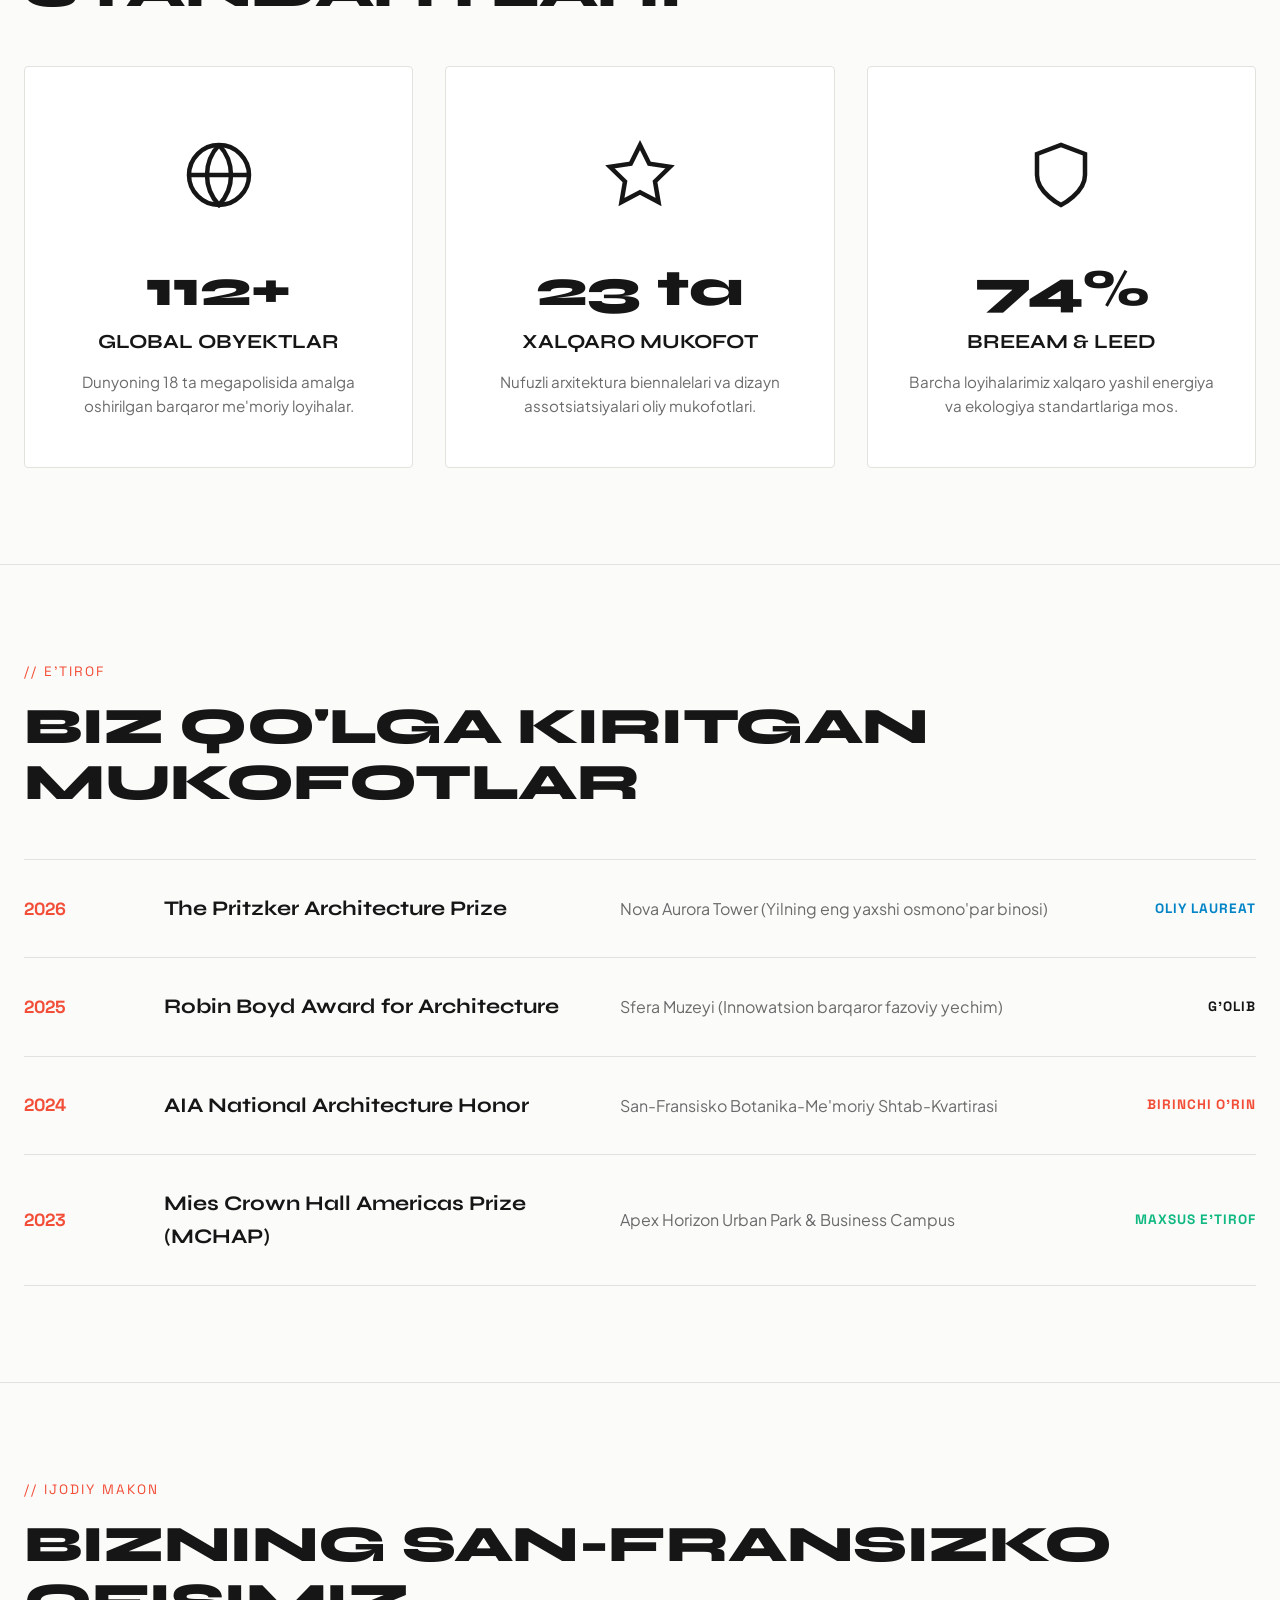
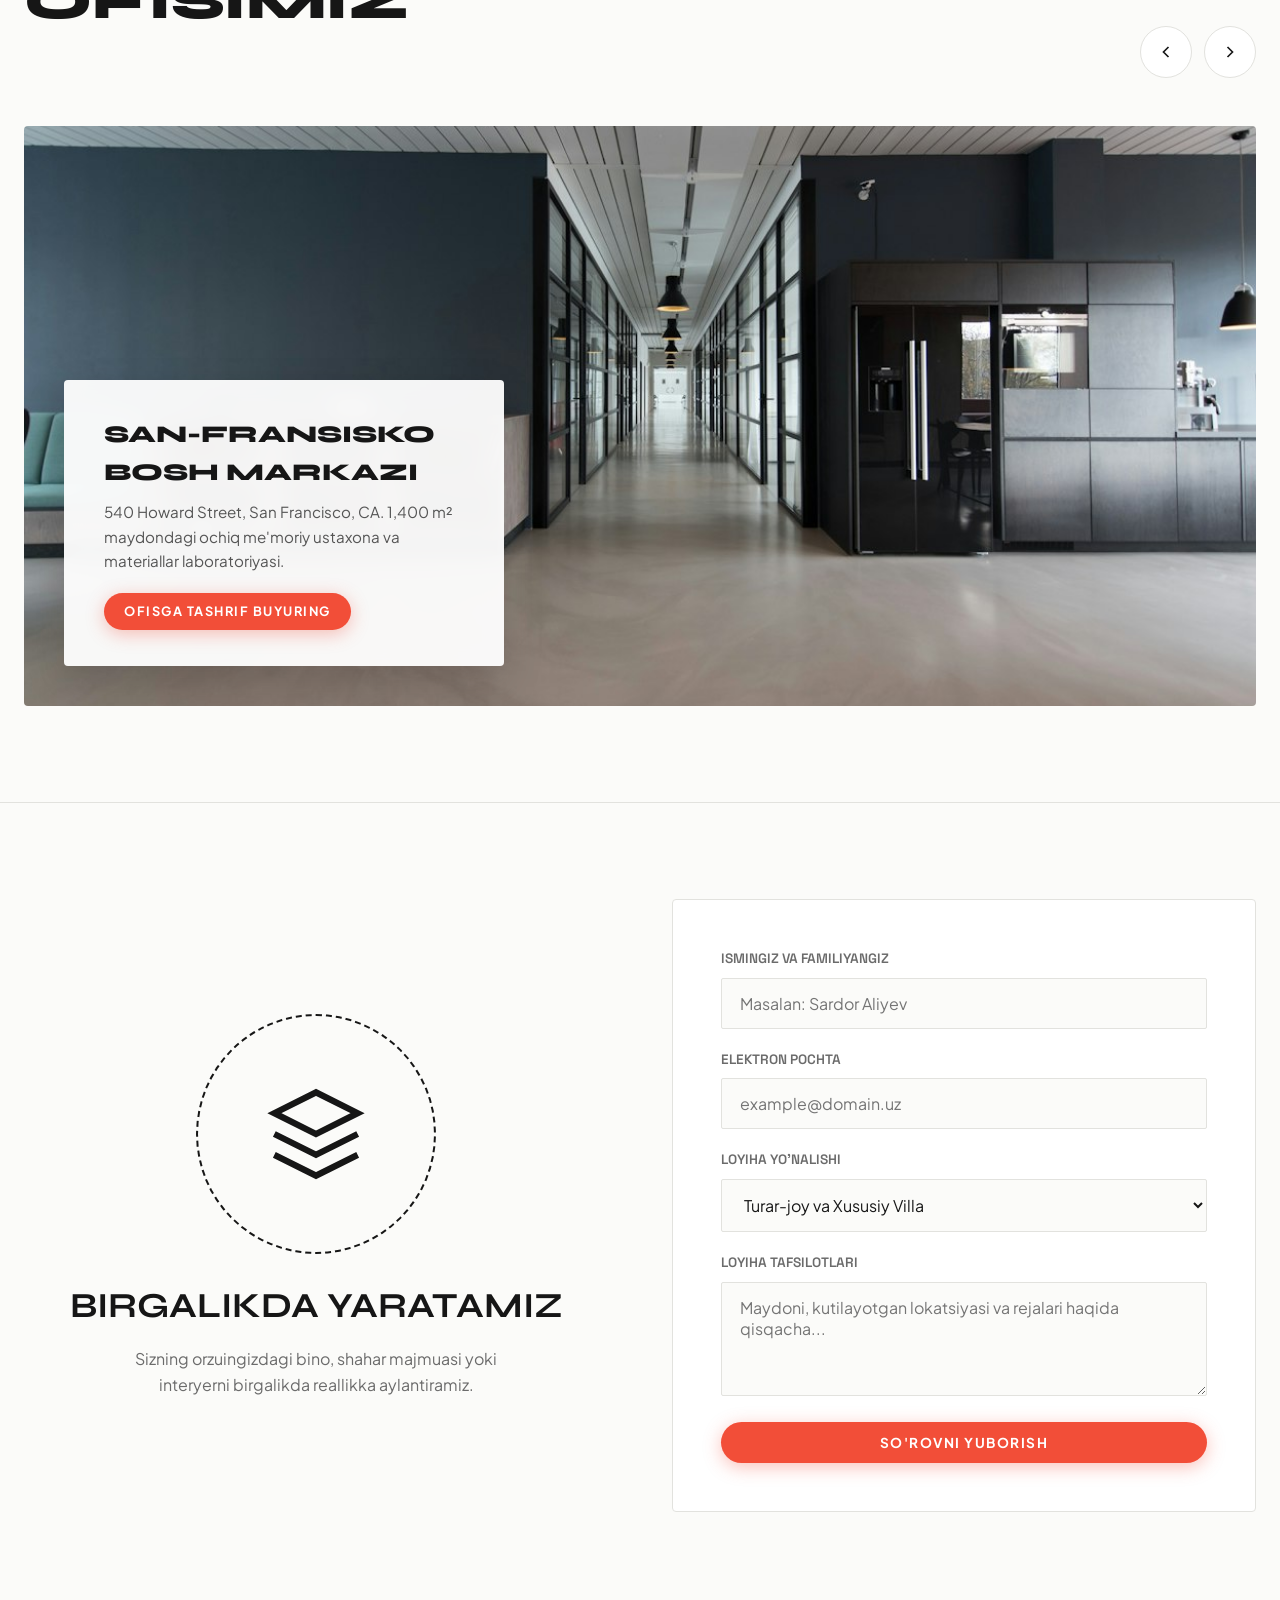
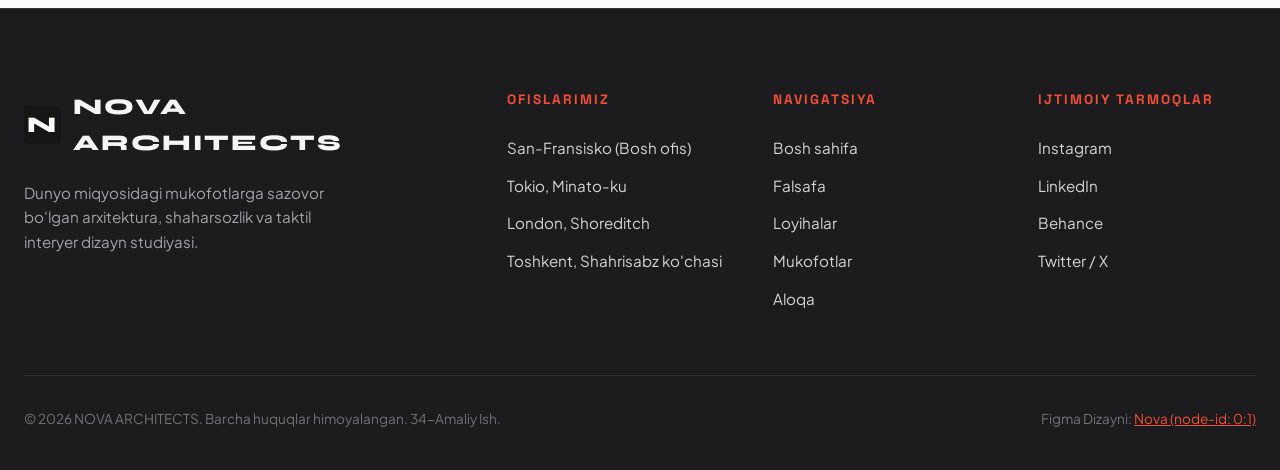
==== commit 3f37afd7: "feat: add multi-page navigation (about, projects, contact, 404) for amaliy 34" ====
--- a/index.html
+++ b/index.html
@@ -24,13 +24,10 @@
       </a>
 
       <nav class="main-nav" aria-label="Asosiy menyu">
-        <a href="#hero" class="nav-link active">Bosh sahifa</a>
-        <a href="#philosophy" class="nav-link">Falsafa</a>
-        <a href="#projects" class="nav-link">Loyihalar</a>
-        <a href="#highlights" class="nav-link">Yutuqlar</a>
-        <a href="#awards" class="nav-link">Mukofotlar</a>
-        <a href="#office" class="nav-link">Ofisimiz</a>
-        <a href="#contact" class="nav-link">Aloqa</a>
+        <a href="index.html" class="nav-link active">Bosh sahifa</a>
+        <a href="about.html" class="nav-link">Studiya</a>
+        <a href="projects.html" class="nav-link">Loyihalar</a>
+        <a href="contact.html" class="nav-link">Aloqa</a>
       </nav>
 
       <div class="header-actions">
@@ -356,3 +353,4 @@
   <script src="js/main.js"></script>
 </body>
 </html>
+
--- a/css/styles.css
+++ b/css/styles.css
@@ -836,3 +836,4 @@
     text-align: center;
   }
 }
+
